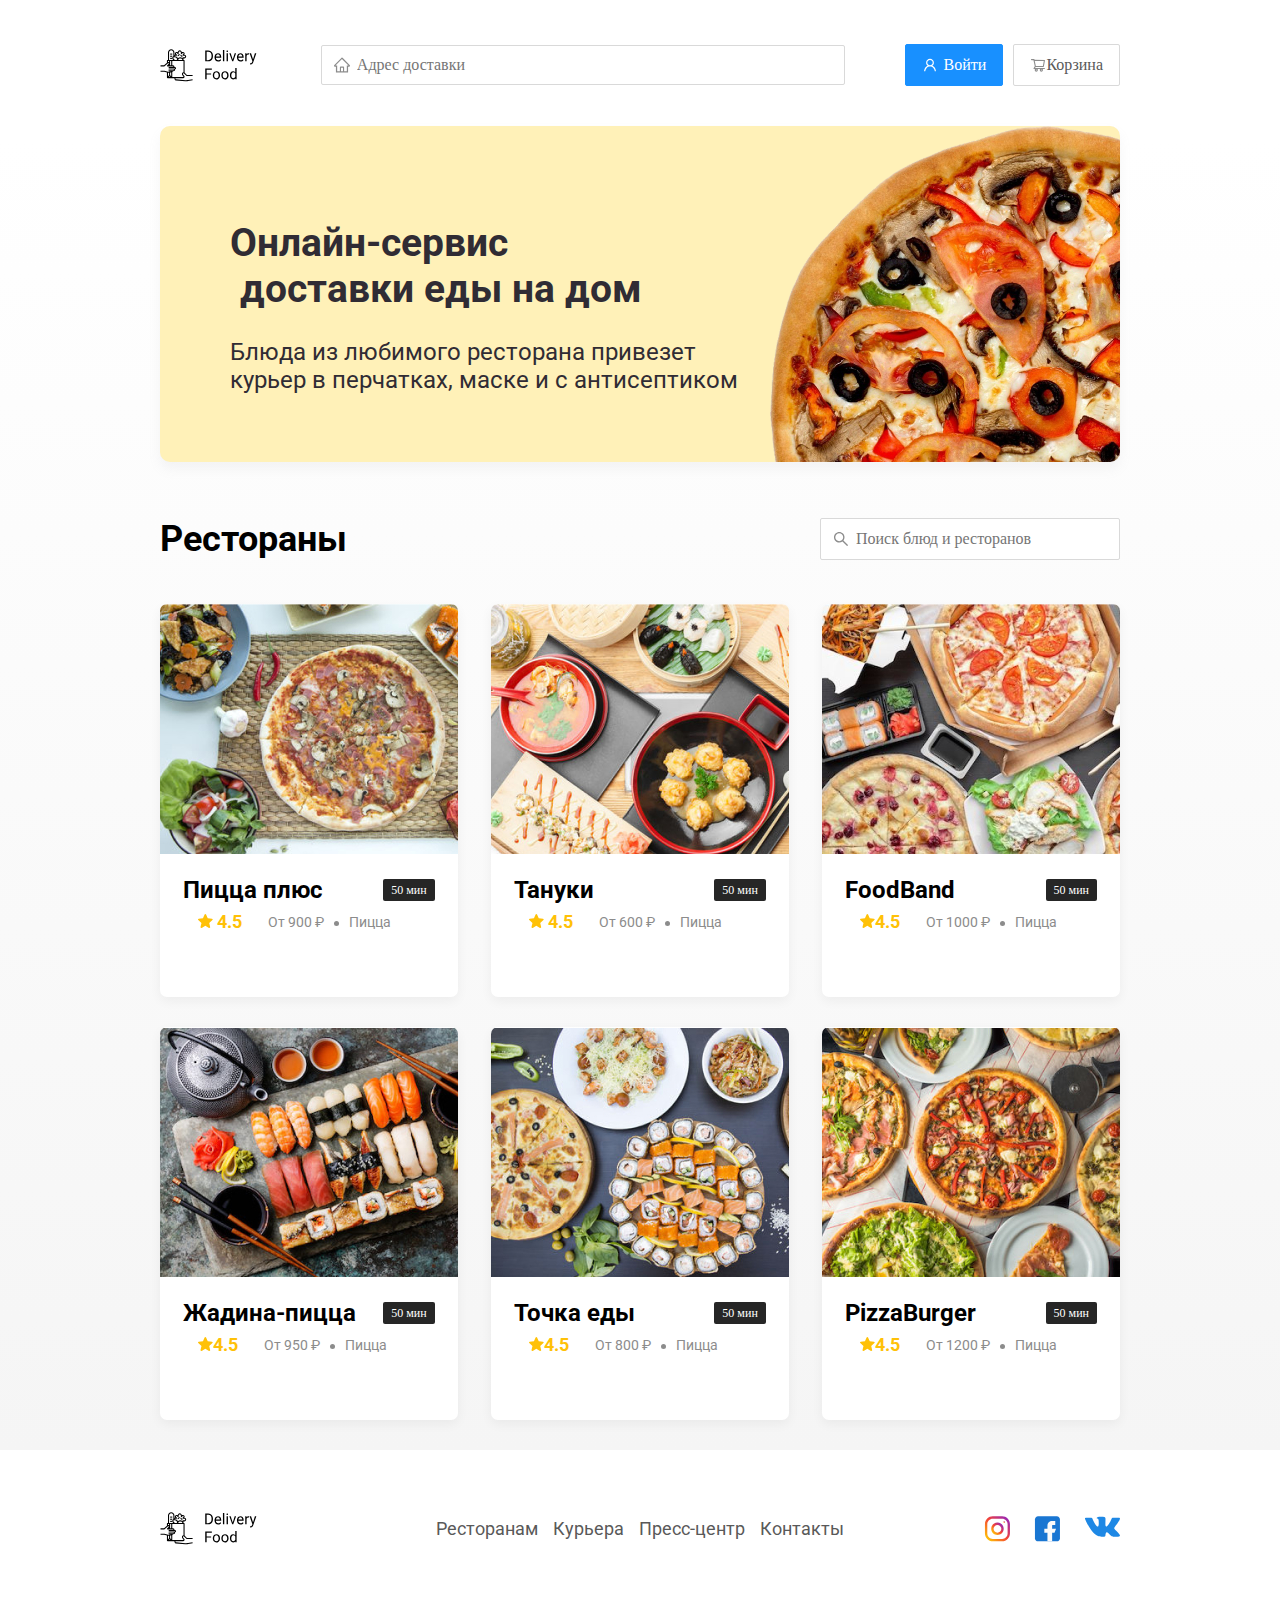
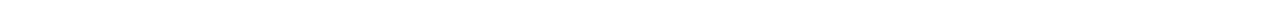
==== index.html @ 32dc3fc3 "Add files via upload" ====
<!DOCTYPE html>
<html>
<head>
	<title>Delivery Food-доставка еды на дом</title>
<meta http-equiv="Content-type"content="text/html;charset=utf-8">
<meta name="viewport" content="width=device-width, initial-scale=1.0">
<link href="https://fonts.googleapis.com/css?family=Roboto:400,700&display=swap&subset=cyrillic" rel="stylesheet">
<link rel="stylesheet" href="css/animate.css">
<link rel="stylesheet" href="css/normalize.css">
<link rel="stylesheet" href="css/jquery.fancybox.min.css">
<link rel="stylesheet" href="css/style.css">
<!-- Facebook Pixel Code -->
<script>
!function(f,b,e,v,n,t,s)
{if(f.fbq)return;n=f.fbq=function(){n.callMethod?
n.callMethod.apply(n,arguments):n.queue.push(arguments)};
if(!f._fbq)f._fbq=n;n.push=n;n.loaded=!0;n.version='2.0';
n.queue=[];t=b.createElement(e);t.async=!0;
t.src=v;s=b.getElementsByTagName(e)[0];
s.parentNode.insertBefore(t,s)}(window, document,'script',
'https://connect.facebook.net/en_US/fbevents.js');
fbq('init', '3267664066684855');
fbq('track', 'PageView');
</script>
<noscript><img height="1" width="1" style="display:none"
src="https://www.facebook.com/tr?id=3267664066684855&ev=PageView&noscript=1"
/></noscript>
<!-- End Facebook Pixel Code -->
</head>
<body>

<div class="conteiner">
  <header>
	  <img src="img/logo.svg" alt="logo">
     <input type="text" class="input input-address" placeholder="Адрес доставки">
	  <div class="buttons">
		 <button class="button button-primary">
		 	<img src="img/user.svg" alt="user" class="button-icon">
		 <span class="button-text">Войти</span>
		 </button>
		 <button class="button">
		 <img src="img/shopping-cart.svg" alt="shoping-cart">
		 <span class="button-text">Корзина</span></button>
	  </div>
  </header>
  </div>
  <div class="dg">
	<div class="conteiner">
	<section class="promo">
		<h1 class="promo-title">Онлайн-сервис <br>  доставки еды на дом</h1>
		<p class="promo-text">Блюда из любимого ресторана привезет <br>курьер в перчатках, маске и с антисептиком</p>
	</section>

<section class="restaurants">
	<div class="section-heading">
		<h2 class="section-title">Рестораны</h2>
		<input type="text" class="input input-search" placeholder="Поиск блюд и ресторанов">
	</div>
	<div class="cards">
		<a href="restaurant.html" class="card">
			<img src="img/image.jpg" alt="image" class="card-image">
			<div class="card-text">
				<div class="card-heading">
					<h3 class="card-title">Пицца плюс</h3>
					<span class="card-tag tag">50 мин </span>
				</div>
				<!--card-heading-->
				<div class="card-info">
					<div class="rating">
             <img src="img/Vector.svg" alt="reting" class="rating-star">
					4.5</div>
					<div class="price">От 900 ₽</div>
					<div class="category">Пицца</div>
				</div>
				<!-- /.card-info -->
			</div>
		</a>
		<!-- /.card -->
		<a href="restaurant.html" class="card">
			<img src="img/image2.jpg" alt="image" class="card-image">
			<div class="card-text">
				<div class="card-heading">
					<h3 class="card-title">Тануки</h3>
					<span class="card-tag tag">50 мин </span>
				</div>
				<!--card-heading-->
				<div class="card-info">
					<div class="rating">
						<img src="img/Vector.svg" alt="reting" class="rating-star">
					4.5</div>
					<div class="price">От 600 ₽</div>
					<div class="category">Пицца</div>
				</div>
				<!-- /.card-info -->
			</div>
		</a>
		<!-- /.card -->
		<a href="restaurant.html" class="card">
			<img src="img/image3.jpg" alt="image" class="card-image">
			<div class="card-text">
				<div class="card-heading">
					<h3 class="card-title">FoodBand</h3>
					<span class="card-tag tag">50 мин </span>
				</div>
				<!--card-heading-->
				<div class="card-info">
					<div class="rating">
					<img src="img/Vector.svg" alt="reting" class="rating-star">4.5</div>
					<div class="price">От 1000 ₽</div>
					<div class="category">Пицца</div>
				</div>
				<!-- /.card-info -->
			</div>
		</a>
		<!-- /.card -->
		<a href="restaurant.html" class="card">
			<img src="img/image4.jpg" alt="image" class="card-image">
			<div class="card-text">
				<div class="card-heading">
					<h3 class="card-title">Жадина-пицца</h3>
					<span class="card-tag tag">50 мин </span>
				</div>
				<!--card-heading-->
				<div class="card-info">
					<div class="rating">
					<img src="img/Vector.svg" alt="reting" class="rating-star">4.5</div>
					<div class="price">От 950 ₽</div>
					<div class="category">Пицца</div>
				</div>
				<!-- /.card-info -->
			</div>
		</a>
		<!-- /.card -->
		<a href="restaurant.html" class="card">
			<img src="img/image5.jpg" alt="image" class="card-image">
			<div class="card-text">
				<div class="card-heading">
					<h3 class="card-title">Точка еды</h3>
					<span class="card-tag tag">50 мин </span>
				</div>
				<!--card-heading-->
				<div class="card-info">
					<div class="rating">
					<img src="img/Vector.svg" alt="reting" class="rating-star">4.5</div>
					<div class="price">От 800 ₽</div>
					<div class="category">Пицца</div>
				</div>
				<!-- /.card-info -->
			</div>
		</a>
		<!-- /.card -->
		<a href="restaurant.html" class="card">
			<img src="img/image6.jpg" alt="image" class="card-image">
			<div class="card-text">
				<div class="card-heading">
					<h3 class="card-title">PizzaBurger</h3>
					<span class="card-tag tag">50 мин </span>
				</div>
				<!--card-heading-->
				<div class="card-info">
					<div class="rating">
					<img src="img/Vector.svg" alt="reting" class="rating-star">4.5</div>
					<div class="price">От 1200 ₽</div>
					<div class="category">Пицца</div>
				</div>
				<!-- /.card-info -->
			</div>
		</a>
		<!-- /.card -->
	</div>
	<!--/cards-->
</section>
  </div>
  </div>
<div class="conteiner">
	 <div class="footer">
		 	
				<div class="footer-logo">
					<a href="index.html">
						<img src="img/logo.svg" alt="logo" class="logo">
					</a>
				</div>
				<nav class="footer-menu">
					<a href="#"> Ресторанам</a>
					<a href="#">Курьера</a>
					<a href="#">Пресс-центр</a>
					<a href="#">Контакты</a>
				</nav>
			<div class="footer-icon">
				 <a href="#"><img src="img/Group 1.svg" alt=""></a>
				 <a href="#"><img src="img/Group 2.svg" alt=""></a>
				 <a href="#"><img src="img/Group 3.svg" alt=""></a>
			</div>
	 </div>
</div>

<script src="https://cdn.jsdelivr.net/npm/jquery@3.4.1/dist/jquery.min.js"></script>

<script src="js/jquery.fancybox.min.js"></script>

<script src="js/main.js" ></script>
</body>
</html>
---- css/style.css ----
*{
	padding: 0;
	margin: 0;
	border: 0;
}
*,*:before,*:after{
	-moz-box-sizing:border-box;
	-webkit-box-sizing:border-box;
	box-sizing: border-box;
}
:focus,:activ(outline: none);
a:focus,a:activ(outline: none);

nav,footer,aside(display: block;)

html,body{
height: 100%;
width: 100%;
font-size: 100%;
line-height: 1;
font-size: 14px;
-ms-text-size-adjust:100%;
-ms-text-size-adjust:100%;
-webkit-text-size-adjust:100%;
}
input,button,textarea(font-family: inherit;)
input::-ms-clear{display: none;}
button{cursor: pointer;}
button:: -moz-fokus-inner{padding: 0;border: 0;}
a,a:visited{text-decoration: none;}
a:hover{text-decoration: none;}
ul li{list-style: none;}
img{vertical-align: top;}

h1, h2, h3, h4, h5,h6{font-size: inherit;font-weight: 400;}

*{
	box-sizing: border-box;
}

body{
	padding-top: 44px;
}
.conteiner{
	max-width: 1200px;
	margin: 0 auto;
}

header{
	display: flex;
	align-items: center;
	justify-content: space-between;
	margin-bottom: 40px;
}
.input{
background: #FFFFFF;
border: 1px solid #D9D9D9;
border-radius: 2px;
font-size: 16px;
line-height: 24px;
padding: 8px;
padding-left: 35px;
background-repeat: no-repeat;
background-position: left 11px center;
}
.input-address{
flex: 0.8;
height: 40px;
background-image: url(../img/home.svg);
}
.input-search{
width: 300px;
background-image: url(../img/search.svg);
margin-left: auto;
}
.buttons{
	display: flex;
	align-items: center;
}
.button{
display: flex;
align-items: center;
padding: 8px 16px;
background: #FFFFFF;
border: 1px solid #D9D9D9;
box-sizing: border-box;
box-shadow: 0px 0px 2px rgba(0, 0, 0, 0.0015);
border-radius: 2px;
color: #595959;
font-size: 16px;
line-height: 24px;
}

.button-primary{
background: #1890FF;
border: 1px solid #1890FF;
border-radius: 2px;
color: #FFFFFF;
margin-right: 10px;
}
.button-icon{
	margin-right: 6px;
}

.button-text{

}
.dg{
	background: linear-gradient(180deg, rgba(245, 245, 245, 0) 1.04%, #F5F5F5 100%);
}

.promo{
	box-shadow: 0px 7px 12px rgba(158, 158, 163, 0.1);
	background: #FFF1B8  url(../img/promo-image.png) no-repeat top  right -200px/800px;
   border-radius: 10px;
   padding: 68px 70px;
   margin-bottom: 56px;
}
.promo-title{
font-family: Roboto;
font-style: normal;
font-weight: bold;
font-size: 39px;
line-height: 46px;
color: #302C34;
}

.promo-text{
font-family: Roboto;
font-style: normal;
font-weight: normal;
font-size: 24px;
line-height: 28px;
color: #302C34;
}

.section-heading{
	display: flex;
	align-items: center;
	
	margin-bottom: 44px;
}
.section-title{
font-family: Roboto;
font-style: normal;
font-weight: bold;
font-size: 36px;
line-height: 42px;
color: #000000;
margin: 0;
margin-right: 30px;
}

.cards{
	display: flex;
	align-items: flex-start;
	justify-content: space-between;
	flex-wrap: wrap;
}
.card{
background: #FFFFFF;
box-shadow: 0px 4px 12px rgba(0, 0, 0, 0.05);
border-radius: 7px;
overflow: hidden;
margin-bottom: 30px;
flex-basis: 31%;

}
.h{
	height: 480px;
}
.card-image{
	width: 384px;
	height: 250px;
	object-fit: cover;
}
.image-card{

}

.card-text{
	padding-top: 20px;
	padding-bottom: 35px;
	padding-left: 23px;
	padding-right: 23px;
}
.card-heading{
	display: flex;
	align-items: center;
	justify-content: space-between;
}
.card-title{
margin: 0;
font-family: Roboto;
font-style: normal;
font-weight: bold;
font-size: 24px;
line-height: 32px;
color: #000000;
}
.title-card{
color: #000000;
font-family: Roboto;
font-style: normal;
font-weight: normal;
font-size: 24px;
line-height: 32px;
margin-bottom: 10px;
}

.ingredients{
font-family: Roboto;
font-style: normal;
font-weight: normal;
font-size: 18px;
line-height: 21px;
color: #8C8C8C;
}

.button-card-text{
	margin-right: 10px;
}





.card-tag{
font-family: SF Pro Display;
font-style: normal;
font-weight: normal;
font-size: 12px;
line-height: 20px;
color: #FFFFFF;
background: #262626;
border-radius: 2px;
padding: 1px 8px;
}
.card-info{
	display: flex;
	align-items: center;
   flex-wrap: wrap;
   margin-bottom: 24px;
}
.info-card{
	margin-bottom: 0;
}

.card-price-bold{
font-family: Roboto;
font-style: normal;
font-weight: bold;
font-size: 20px;
line-height: 32px;
color: #000000;
margin-left: 30px;
}

.card-buttons{
	display: flex;
	align-items: center;
}
.rating{
margin-right: 26px;
color: #FFC107;
font-family: Roboto;
font-style: normal;
font-weight: bold;
font-size: 18px;
line-height: 32px;
}
.price,
.category{
color: #8C8C8C;
font-family: Roboto;
font-style: normal;
font-weight: normal;
font-size: 18px;
line-height: 32px;
}
.price{
max-resolution: 10px;
}
.category{
	text-overflow: ellipsis;
	overflow: hidden;
	white-space: nowrap;
	max-width: 150px;
}
.price:after{
	content: '';
	width: 5px;
	height: 5px;
	background-color: #8C8C8C;
	display: inline-block;
	vertical-align: middle;
	border-radius: 50%;
	margin-left: 10px;
	margin-right: 10px;

}
.rating-star{
	padding-top: 7px;
}
.footer{
	display: flex;
	align-items: center;
	justify-content: space-between;
	padding: 60px 0px;
}

.footer-content{
	display: flex;
	align-items: center;
}

.logo{
	margin-right: 35px;

}

.footer-menu a{
font-family: Roboto;
font-style: normal;
font-weight: normal;
font-size: 18px;
line-height: 21px;
color: #595959;
}
.footer-menu a:not(:last-child){
	margin-right: 15px;
}
.footer-menu{
	display: flex;
	align-items: 	center;
}
.footer-icon a:not(:last-child){
	margin-right: 20px;
}

.modal{
	position: fixed;
	top: 0;
	left: 0;
	width: 100%;
	height: 100%;
	background: rgba(0, 0, 0, 0.4);
	display: none;
}

.active{
	display: flex;
}

.modal-dialog{
	max-width: 780px;
	width: 90%;
	height: 600px;
	background: #FFFFFF;
   border-radius: 5px;
   margin: auto;
}

.modal-header{
	display: flex;
	align-items: center;
	justify-content: space-between;
}
.modal-title{
font-family: Roboto;
font-style: normal;
font-weight: bold;
font-size: 36px;
line-height: 42px;
color: #000000;
padding: 40px 45px;
}

.close{
font-family: Roboto;
font-style: normal;
font-weight: bold;
font-size: 36px;
line-height: 42px;
color: #000000;
border: none;
background: transparent;
margin-right: 45px;
}

.modal-row{
	display: flex;
	align-items: center;
	justify-content: space-between;
	margin: 0px 45px;
	margin-top: 15px;
	padding-bottom: 8px;
	border-bottom: 1px solid #D9D9D9;
}
.modal-name{
font-family: Roboto;
font-style: normal;
font-weight: normal;
font-size: 18px;
line-height: 32px;
color: #000000;
}

.modal-price{
font-family: Roboto;
font-style: normal;
font-weight: bold;
font-size: 20px;
line-height: 32px;
color: #000000;
margin-left: auto;
margin-right: 47px;
}

.modal-counter-buttons{
	display: flex;
	align-items: center;
	justify-content: space-between;
}

.modal-button{
padding: 5px 16px;
background: #FFFFFF;
border: 1px solid #40A9FF;
box-sizing: border-box;
border-radius: 2px;
color: #40A9FF;
}

.counter{
color: #000000;
font-family: SF Pro Display;
font-style: normal;
font-weight: normal;
font-size: 16px;
line-height: 24px;
margin-left: 10px;
margin-right: 10px;
}

.modal-footer{
	display: flex;
	align-items: center;
	justify-content: space-between;
	margin: 0px 45px;
	margin-top: 50px;
}

.modal-footer-price{
background: #262626;
font-family: Roboto;
font-style: normal;
font-weight: bold;
font-size: 20px;
line-height: 23px;
color: #FAFAFA;
border-radius: 5px;
padding: 15px 20px;
}
.modal-footer-buttons{}
.modal-footer-button{
font-family: SF Pro Display;
font-style: normal;
font-weight: normal;
font-size: 16px;
line-height: 24px;
padding: 8px 16px;
}
.color{
color: #595959;
background: #FFFFFF;
border: 1px solid #D9D9D9;
box-sizing: border-box;
border-radius: 2px;
}

@media(max-width: 1366px){
	.conteiner{
		max-width: 960px;
	}
	
	.promo{
	background:#FFF1B8 url(../img/promo-image.png) no-repeat top  right -200px/550px;
	}

	.card{
		flex-basis: 31%;
	}
	.rating{
		margin-left: 15px;
	}
	.category,
	.price{
		font-size: 14px;
	}
}

@media(max-width: 992px){
	.conteiner{
		max-width: 750px;
	}

	.promo{
	padding: 50px;
	background-size: 400px;
	background-position: center right -200px;
	}
	.promo-text{
		font-size: 18px;
	}

	.card{
		flex-basis: 49%;
	}

	.footer-menu{
		font-size: 16px;
	}
}

@media(max-width: 768px){
	.conteiner{
		max-width: 560px;
	}
   .promo-title{
   	font-size: 24px;
   	line-height: 1.4;
   }
   .promo-text{
   	margin-top: 0;
   }
	.promo{
	background-size: 330px;
	background-position: center right -200px;
	}
	.card-info{
		flex-wrap: wrap;
	}
	.card.rating{
		flex-basis: 100%;
	}
	.card-title{
    font-size: 18px;
	}
	.footer-menu{
		flex-wrap: wrap;
	}
	.footer-icon{
		display: flex;
		align-items: center;
	}
}

@media(max-width:578px ){
	.conteiner{
		width: 90%;
	}

	header{
		flex-wrap: wrap;
	}

	.input-address{
		order: 5;
		flex:1;
		margin-top: 10px;
	}

	.promo{
	background-image: none;
	}

	.promo-title{
		margin-bottom: 10px;
	}
	.section-title{
		font-size: 20px;
	}
	.card{
		flex-basis: 100%;
	}
	.card-image{
		width: 100%;
	}

	.footer{
		padding: 30px 0px;
	}

	.footer-menu a{
    margin-left: 0;
    order: 0;
    font-size: 14px;
}
	.footer-logo{
		order: 1;

	}

	.footer-icon{
		order: 2;
	}

}

@media(max-width: 480px){
	.button-text{
		display:none; 
	}
	.button{
		min-height: 40px;
	}
   .button-icon{
    margin: 0;
   }
	.promo{
		padding: 20px ;
	}
	.footer{
		flex-wrap: wrap;
		flex-direction: column;
	}

	.footer-logo{
		order: 0;
		margin-bottom: 20px;
	}

	.footer-menu a{
     flex-basis: 100%;
     text-align: center;
	}
	.footer-menu a:not(:last-child) {
    margin-right: 0px;
}
	.footer-icon{
		margin-top: 20px;
	}

	.section-heading{
		flex-wrap: wrap;
	}
}
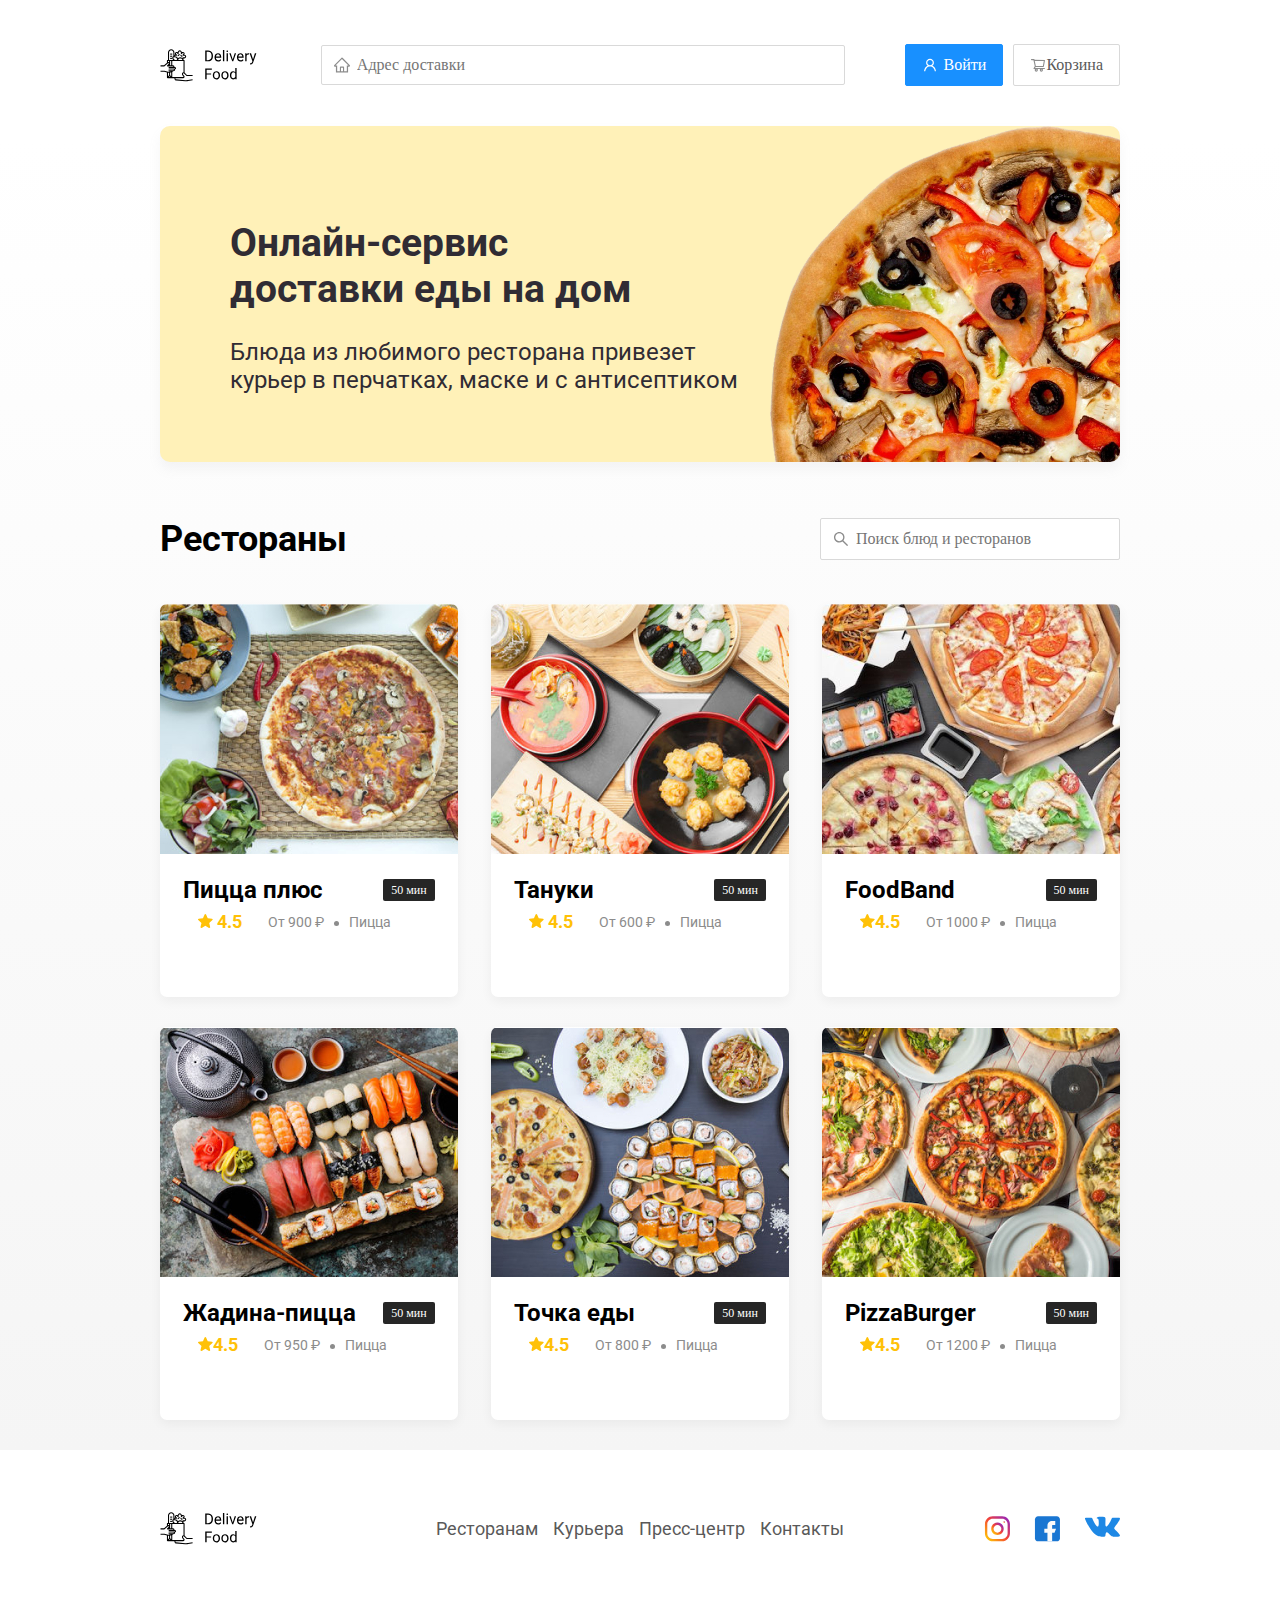
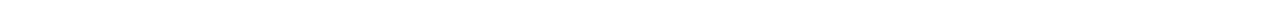
==== commit c7b91d95: "Update index.html" ====
--- a/index.html
+++ b/index.html
@@ -47,8 +47,7 @@
   <div class="dg">
 	<div class="conteiner">
 	<section class="promo">
-		<h1 class="promo-title">Онлайн-сервис <br>  -доставки еды на дом</h1>
+		<h1 class="promo-title">Онлайн-сервис <br>доставки еды на дом</h1>
 		<p class="promo-text">Блюда из любимого ресторана привезет <br>курьер в перчатках, маске и с антисептиком</p>
 	</section>
 
@@ -201,4 +200,4 @@
 
 <script src="js/main.js" ></script>
 </body>
-</html>+</html>
